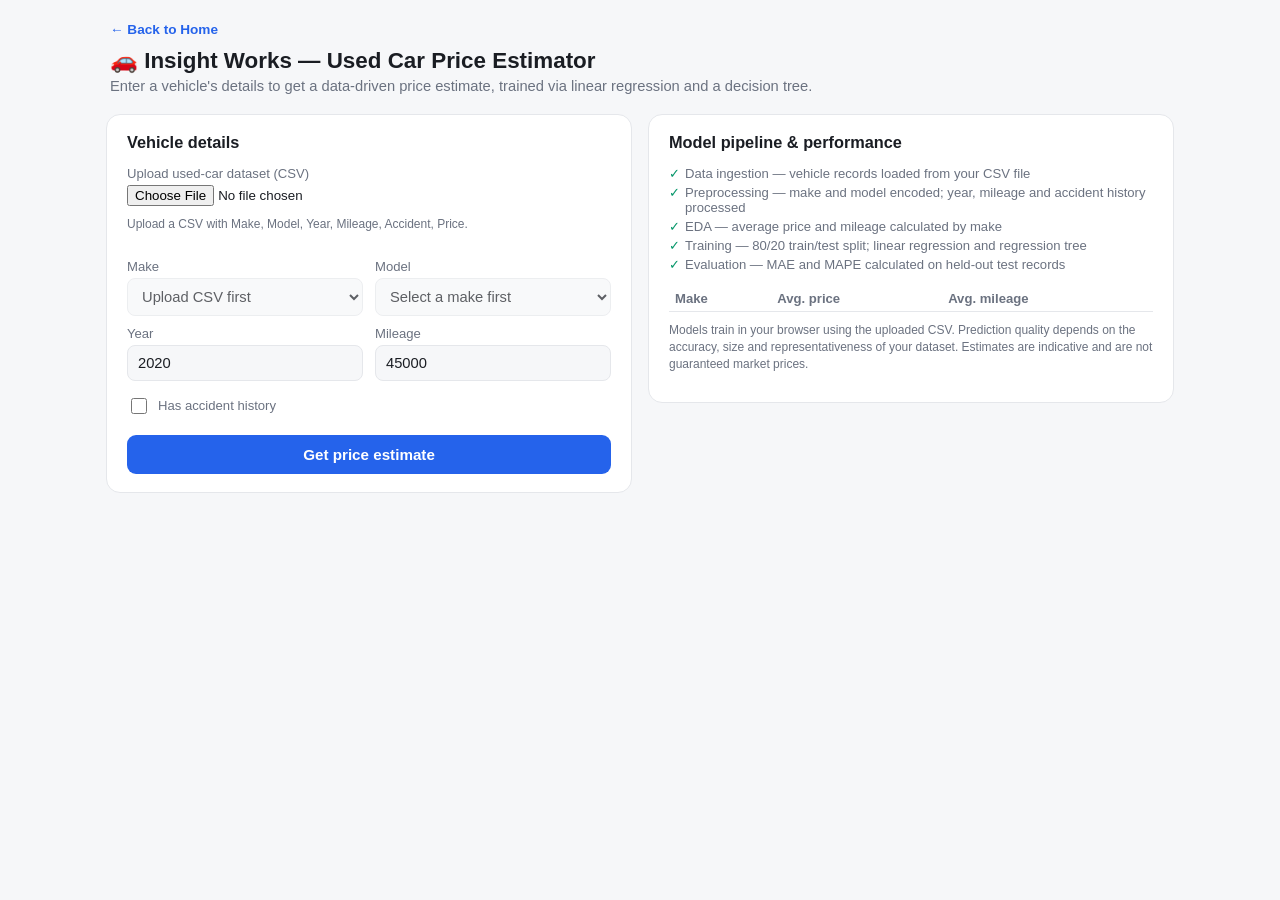
==== estimator.html @ 512b0cd4 "fix drop downs" ====
<!DOCTYPE html>
<html lang="en">
<head>
<meta charset="UTF-8">
<meta name="viewport" content="width=device-width, initial-scale=1, viewport-fit=cover">
<title>Insight Works — Used Car Price Estimator</title>
<style>
:root{
  --bg:#f6f7f9; --card:#ffffff; --text:#1a1d23; --muted:#6b7280;
  --accent:#2563eb; --accent2:#0891b2; --border:#e5e7eb; --good:#059669; --bad:#dc2626;
  box-sizing:border-box;
  padding-top:env(safe-area-inset-top,0px); padding-bottom:env(safe-area-inset-bottom,0px);
}
@media (prefers-color-scheme: dark){
  :root:not([data-theme="light"]){
    --bg:#0f1216; --card:#171b21; --text:#e8eaed; --muted:#9aa1ac;
    --accent:#5b8def; --accent2:#22b8cf; --border:#2a2f37;
  }
}
:root[data-theme="dark"]{
  --bg:#0f1216; --card:#171b21; --text:#e8eaed; --muted:#9aa1ac;
  --accent:#5b8def; --accent2:#22b8cf; --border:#2a2f37;
}
html{scroll-padding-top:env(safe-area-inset-top,0px);}
*{box-sizing:border-box;}
body{margin:0;background:var(--bg);color:var(--text);font-family:-apple-system,BlinkMacSystemFont,"Segoe UI",Roboto,Helvetica,Arial,sans-serif;}
header{padding:20px 20px 8px;max-width:1100px;margin:0 auto;}
header h1{font-size:1.4rem;margin:0 0 4px;}
header p{color:var(--muted);margin:0;font-size:.92rem;}
.back{display:inline-block;margin-bottom:10px;font-size:.85rem;color:var(--accent);text-decoration:none;font-weight:600;}
.back:hover{text-decoration:underline;}
.wrap{max-width:1100px;margin:0 auto;padding:12px 16px 40px;display:grid;grid-template-columns:1fr;gap:16px;}
@media(min-width:860px){.wrap{grid-template-columns:1fr 1fr;align-items:start;}}
.card{background:var(--card);border:1px solid var(--border);border-radius:14px;padding:18px 20px;}
.card h2{font-size:1.02rem;margin:0 0 14px;}
label{display:block;font-size:.82rem;color:var(--muted);margin:10px 0 4px;}
select,input[type=number],input[type=text]{width:100%;padding:9px 10px;border-radius:8px;border:1px solid var(--border);background:var(--bg);color:var(--text);font-size:.92rem;}
.row2{display:grid;grid-template-columns:1fr 1fr;gap:12px;}
.checkbox{display:flex;align-items:center;gap:8px;margin-top:14px;}
.checkbox input{width:16px;height:16px;}
button{margin-top:18px;width:100%;padding:11px;border:none;border-radius:9px;background:var(--accent);color:#fff;font-size:.95rem;font-weight:600;cursor:pointer;}
button:hover{opacity:.92;}
.result{display:none;margin-top:16px;padding:16px;border-radius:10px;background:linear-gradient(135deg,var(--accent),var(--accent2));color:#fff;}
.result .price{font-size:1.9rem;font-weight:700;}
.result .range{opacity:.9;font-size:.85rem;margin-top:2px;}
.bars{margin-top:14px;}
.bar-row{display:flex;align-items:center;gap:8px;margin:6px 0;font-size:.8rem;color:var(--muted);}
.bar-track{flex:1;background:var(--border);border-radius:6px;height:10px;overflow:hidden;}
.bar-fill{height:100%;border-radius:6px;}
.metrics{display:grid;grid-template-columns:1fr 1fr;gap:10px;margin-top:6px;}
.metric{background:var(--bg);border:1px solid var(--border);border-radius:10px;padding:10px 12px;}
.metric .v{font-size:1.15rem;font-weight:700;}
.metric .l{font-size:.75rem;color:var(--muted);}
.step{font-size:.82rem;color:var(--muted);margin:4px 0;padding-left:16px;position:relative;}
.step::before{content:"✓";position:absolute;left:0;color:var(--good);}
table{width:100%;border-collapse:collapse;font-size:.82rem;margin-top:8px;}
th,td{text-align:left;padding:5px 6px;border-bottom:1px solid var(--border);}
th{color:var(--muted);font-weight:600;}
.note{font-size:.75rem;color:var(--muted);margin-top:10px;line-height:1.4;}
</style>
</head>
<body>
<header>
  <a class="back" href="index.html">&larr; Back to Home</a>
  <h1>🚗 Insight Works — Used Car Price Estimator</h1>
  <p>Enter a vehicle's details to get a data-driven price estimate, trained via linear regression and a decision tree.</p>
</header>
<div class="wrap">
  <div class="card">
  <h2>Vehicle details</h2>

  <div style="margin-bottom:16px;">
    <label for="csvFile">Upload used-car dataset (CSV)</label>
    <input type="file" id="csvFile" accept=".csv,text/csv">
    <p id="csvStatus" class="note">
      Upload a CSV with Make, Model, Year, Mileage, Accident, Price.
    </p>
  </div>

  <div class="row2">
    <div>
      <label for="make">Make</label>
      <select id="make" disabled>
        <option value="">Upload CSV first</option>
      </select>
    </div>

    <div>
      <label for="model">Model</label>
      <select id="model" disabled>
        <option value="">Select a make first</option>
      </select>
    </div>
  </div>

  <div class="row2">
    <div>
      <label for="year">Year</label>
      <input type="number" id="year" value="2020"
             min="1900" max="2027">
    </div>

    <div>
      <label for="mileage">Mileage</label>
      <input type="number" id="mileage" value="45000"
             min="0" max="1000000">
    </div>
  </div>

  <div class="checkbox">
    <input type="checkbox" id="accident">
    <label for="accident" style="margin:0;">
      Has accident history
    </label>
  </div>

  <button type="button" id="predictButton" disabled>
    Get price estimate
  </button>

  <div class="result" id="result">
    <div class="l" style="font-size:.8rem;opacity:.85;">
      Estimated market value
    </div>
    <div class="price" id="priceOut">—</div>
    <div class="range" id="rangeOut"></div>

    <div class="bars">
      <div class="bar-row">
        <span style="width:70px;">Linear</span>
        <div class="bar-track">
          <div class="bar-fill" id="barLin" style="background:#fff;"></div>
        </div>
      </div>

      <div class="bar-row">
        <span style="width:70px;">Dec. Tree</span>
        <div class="bar-track">
          <div class="bar-fill" id="barTree" style="background:#fff;"></div>
        </div>
      </div>
    </div>
  </div>
</div>

  <div class="card">
    <h2>Model pipeline &amp; performance</h2>
    <div class="step">Data ingestion — vehicle records loaded from your CSV file</div>
    <div class="step">Preprocessing — make and model encoded; year, mileage and accident history processed</div>
    <div class="step">EDA — average price and mileage calculated by make</div>
    <div class="step">Training — 80/20 train/test split; linear regression and regression tree</div>
    <div class="step">Evaluation — MAE and MAPE calculated on held-out test records</div>

    <div class="metrics" id="metricsBox"></div>

    <table id="edaTable"><thead><tr><th>Make</th><th>Avg. price</th><th>Avg. mileage</th></tr></thead><tbody></tbody></table>

    <p class="note"> Models train in your browser using the uploaded CSV. Prediction quality depends on the accuracy, size and representativeness of your dataset. Estimates are indicative and are not guaranteed market prices. </p>
  </div>

</div>

<script>
const CUR_YEAR = new Date().getFullYear();
const $ = id => document.getElementById(id);

let DATA = [];
let makeNames = [];
let modelNames = [];
let featureMeans = [];
let featureScales = [];
let linW = [];
let tree = null;
let linEval = { mae: 0, mape: 0 };
let treeEval = { mae: 0, mape: 0 };

// Parse CSV, including quoted values and commas inside quotes.
function parseCSV(text) {
  const rows = [];
  let row = [], cell = "", quoted = false;

  text = text.replace(/^\uFEFF/, "");

  for (let i = 0; i < text.length; i++) {
    const c = text[i];

    if (quoted) {
      if (c === '"' && text[i + 1] === '"') {
        cell += '"';
        i++;
      } else if (c === '"') {
        quoted = false;
      } else {
        cell += c;
      }
    } else if (c === '"' && cell === "") {
      quoted = true;
    } else if (c === ",") {
      row.push(cell.trim());
      cell = "";
    } else if (c === "\n" || c === "\r") {
      if (c === "\r" && text[i + 1] === "\n") i++;
      row.push(cell.trim());
      if (row.some(v => v !== "")) rows.push(row);
      row = [];
      cell = "";
    } else {
      cell += c;
    }
  }

  if (quoted) throw new Error("Unclosed quoted CSV field.");

  row.push(cell.trim());
  if (row.some(v => v !== "")) rows.push(row);

  if (rows.length < 2) {
    throw new Error("CSV contains no data records.");
  }

  const headers = rows.shift().map(h =>
    h.toLowerCase().trim().replace(/[\s_-]+/g, "")
  );

  const required = [
    "make", "model", "year", "mileage", "accident", "price"
  ];

  for (const key of required) {
    if (!headers.includes(key)) {
      throw new Error("Missing required column: " + key);
    }
  }

  let rejected = 0;

  const records = rows.map(values => {
    const obj = {};
    headers.forEach((h, i) => obj[h] = values[i] ?? "");

    const make = String(obj.make).trim();
    const model = String(obj.model).trim();
    const year = Number(obj.year);
    const mileage = Number(String(obj.mileage).replace(/,/g, ""));
    const price = Number(String(obj.price).replace(/[$,]/g, ""));

    const accidentText = String(obj.accident).trim().toLowerCase();

    const accident = ["yes", "true", "1", "y"].includes(accidentText)
      ? 1
      : ["no", "false", "0", "n"].includes(accidentText)
        ? 0
        : null;

    if (
      !make || !model ||
      !Number.isInteger(year) || year < 1900 ||
      year > CUR_YEAR + 1 ||
      !Number.isFinite(mileage) || mileage < 0 ||
      !Number.isFinite(price) || price <= 0 ||
      accident === null
    ) {
      rejected++;
      return null;
    }

    return { make, model, year, mileage, accident, price };
  }).filter(Boolean);

  return { records, rejected };
}

function meanOf(values) {
  return values.reduce((s, v) => s + v, 0) / values.length;
}

function variance(values) {
  const mean = meanOf(values);
  return meanOf(values.map(v => (v - mean) ** 2));
}

// One-hot encode make and model.
function prepareFeatures(data) {
  makeNames = [...new Set(data.map(r => r.make))].sort();
  modelNames = [...new Set(data.map(r => r.model))].sort();

  return data.map(r => [
    1,
    CUR_YEAR - r.year,
    r.mileage,
    r.accident,
    ...makeNames.map(v => r.make === v ? 1 : 0),
    ...modelNames.map(v => r.model === v ? 1 : 0)
  ]);
}

// Standardize numeric features using training data only.
function standardizeFit(X) {
  featureMeans = X[0].map((_, j) =>
    j === 0 || j >= 4 ? 0 : meanOf(X.map(r => r[j]))
  );

  featureScales = X[0].map((_, j) => {
    if (j === 0 || j >= 4) return 1;
    const m = featureMeans[j];
    return Math.sqrt(meanOf(X.map(r => (r[j] - m) ** 2))) || 1;
  });

  return X.map(standardizeApply);
}

function standardizeApply(x) {
  return x.map((v, j) =>
    j === 0 ? 1 : (v - featureMeans[j]) / featureScales[j]
  );
}

// Linear regression using ridge-regularized gradient descent.
function predictLinear(w, x) {
  return x.reduce((s, v, i) => s + v * w[i], 0);
}

function trainLinear(X, Y) {
  const w = Array(X[0].length).fill(0);
  const rate = 0.001;
  const lambda = 0.01;
  const iterations = 2500;

  for (let step = 0; step < iterations; step++) {
    const grad = Array(w.length).fill(0);

    for (let i = 0; i < X.length; i++) {
      const error = predictLinear(w, X[i]) - Y[i];

      for (let j = 0; j < w.length; j++) {
        grad[j] += error * X[i][j] / X.length;
      }
    }

    for (let j = 0; j < w.length; j++) {
      if (j !== 0) grad[j] += lambda * w[j];
      w[j] -= rate * grad[j];
    }
  }

  return w;
}

// Regression tree.
function buildTree(X, Y, depth = 0) {
  const value = meanOf(Y);

  if (depth >= 4 || Y.length < 10) {
    return { leaf: true, value };
  }

  let best = null;

  for (let f = 1; f < X[0].length; f++) {
    const vals = [...new Set(X.map(r => r[f]))].sort((a, b) => a - b);
    if (vals.length < 2) continue;

    // Limit thresholds to keep browser training manageable.
    const count = Math.min(30, vals.length - 1);

    for (let k = 1; k <= count; k++) {
      const index = Math.floor(k * (vals.length - 1) / (count + 1));
      const threshold = (vals[index] + vals[index + 1]) / 2;

      const left = [], right = [];

      for (let i = 0; i < X.length; i++) {
        (X[i][f] <= threshold ? left : right).push(Y[i]);
      }

      if (left.length < 5 || right.length < 5) continue;

      const score =
        left.length * variance(left) +
        right.length * variance(right);

      if (!best || score < best.score) {
        best = { f, threshold, score };
      }
    }
  }

  if (!best) return { leaf: true, value };

  const LX = [], LY = [], RX = [], RY = [];

  X.forEach((x, i) => {
    if (x[best.f] <= best.threshold) {
      LX.push(x); LY.push(Y[i]);
    } else {
      RX.push(x); RY.push(Y[i]);
    }
  });

  return {
    leaf: false,
    f: best.f,
    threshold: best.threshold,
    left: buildTree(LX, LY, depth + 1),
    right: buildTree(RX, RY, depth + 1)
  };
}

function predictTree(node, x) {
  while (!node.leaf) {
    node = x[node.f] <= node.threshold ? node.left : node.right;
  }
  return node.value;
}

function evaluate(X, Y, fn) {
  let ae = 0, ape = 0;

  X.forEach((x, i) => {
    const p = fn(x);
    ae += Math.abs(p - Y[i]);
    ape += Math.abs(p - Y[i]) / Y[i];
  });

  return {
    mae: ae / Y.length,
    mape: ape / Y.length * 100
  };
}

function escapeHTML(value) {
  return String(value).replace(/[&<>"']/g, c => ({
    "&": "&amp;", "<": "&lt;", ">": "&gt;",
    '"': "&quot;", "'": "&#39;"
  })[c]);
}

function money(value) {
  return "$" + Math.round(value).toLocaleString("en-US");
}

// Populate make/model dropdowns from the uploaded CSV.
function populateMakes() {
  const makeSelect = $("make");

  makeSelect.innerHTML = "";

  if (makeNames.length === 0) {
    makeSelect.innerHTML =
      '<option value="">No makes found</option>';
    makeSelect.disabled = true;
    $("model").disabled = true;
    return;
  }

  makeSelect.innerHTML = makeNames.map(v =>
    `<option value="${escapeHTML(v)}">${escapeHTML(v)}</option>`
  ).join("");

  makeSelect.disabled = false;
  populateModels();
}

function populateModels() {
  const make = $("make").value;

  const models = [...new Set(
    DATA
      .filter(r => r.make === make)
      .map(r => r.model)
  )].sort();

  const modelSelect = $("model");
  modelSelect.innerHTML = "";

  if (models.length === 0) {
    modelSelect.innerHTML =
      '<option value="">No models found</option>';
    modelSelect.disabled = true;
    return;
  }

  modelSelect.innerHTML = models.map(v =>
    `<option value="${escapeHTML(v)}">${escapeHTML(v)}</option>`
  ).join("");

  modelSelect.disabled = false;
}

// Display model performance.
function renderMetrics() {
  $("metricsBox").innerHTML = `
    <div class="metric"><div class="v">${money(linEval.mae)}</div><div class="l">Linear MAE</div></div>
    <div class="metric"><div class="v">${linEval.mape.toFixed(1)}%</div><div class="l">Linear MAPE</div></div>
    <div class="metric"><div class="v">${money(treeEval.mae)}</div><div class="l">Tree MAE</div></div>
    <div class="metric"><div class="v">${treeEval.mape.toFixed(1)}%</div><div class="l">Tree MAPE</div></div>
  `;
}

// Average price and mileage by make.
function renderEDA() {
  const groups = {};

  DATA.forEach(r => (groups[r.make] ||= []).push(r));

  $("edaTable").querySelector("tbody").innerHTML =
    Object.entries(groups).map(([make, rows]) => `
      <tr>
        <td>${escapeHTML(make)}</td>
        <td>${money(meanOf(rows.map(r => r.price)))}</td>
        <td>${Math.round(meanOf(rows.map(r => r.mileage))).toLocaleString("en-US")} mi</td>
      </tr>
    `).join("");
}

// Train both models with an 80/20 random split.
function trainModels() {
  if (DATA.length < 30) {
    throw new Error("Please upload at least 30 valid vehicle records.");
  }

  const Xraw = prepareFeatures(DATA);
  const Y = DATA.map(r => r.price);

  const ids = DATA.map((_, i) => i);

  for (let i = ids.length - 1; i > 0; i--) {
    const j = Math.floor(Math.random() * (i + 1));
    [ids[i], ids[j]] = [ids[j], ids[i]];
  }

  const cut = Math.floor(ids.length * 0.8);
  const trainIds = ids.slice(0, cut);
  const testIds = ids.slice(cut);

  const XtrRaw = trainIds.map(i => Xraw[i]);
  const Ytr = trainIds.map(i => Y[i]);
  const XteRaw = testIds.map(i => Xraw[i]);
  const Yte = testIds.map(i => Y[i]);

  const Xtr = standardizeFit(XtrRaw);
  const Xte = XteRaw.map(standardizeApply);

  linW = trainLinear(Xtr, Ytr);
  tree = buildTree(XtrRaw, Ytr);

  linEval = evaluate(Xte, Yte, x => predictLinear(linW, x));
  treeEval = evaluate(XteRaw, Yte, x => predictTree(tree, x));

  renderMetrics();
  renderEDA();
  populateMakes();
}

// Load CSV file.
$("csvFile").addEventListener("change", async event => {
  const file = event.target.files[0];
  if (!file) return;

  DATA = [];
  makeNames = [];
  modelNames = [];
  linW = [];
  tree = null;

  $("make").innerHTML =
    '<option value="">Upload a valid CSV first</option>';
  $("make").disabled = true;

  $("model").innerHTML =
    '<option value="">Select a make first</option>';
  $("model").disabled = true;

  $("metricsBox").innerHTML = "";
  $("edaTable").querySelector("tbody").innerHTML = "";

  status.className = "note";
  status.textContent = "CSV error: " + error.message;
  $("predictButton").disabled = true;

  try {
    const parsed = parseCSV(await file.text());
    DATA = parsed.records;

    if (!DATA.length) {
      throw new Error("No valid vehicle records found.");
    }

    trainModels();

    status.className = "note";
    status.textContent =
      `Loaded ${DATA.length} valid records from ${file.name}.` +
      (parsed.rejected
        ? ` Skipped ${parsed.rejected} invalid rows.`
        : "");

    $("predictButton").disabled = false;
  } catch (error) {
    DATA = [];
    linW = [];
    tree = null;

    status.className = "note";
    status.textContent = "CSV error: " + error.message;
  }
});

$("make").addEventListener("change", populateModels);

// Predict the price for the entered vehicle.
function predict() {
  if (!DATA.length || !tree || !linW.length) {
    alert("Please upload a valid CSV first.");
    return;
  }

  const make = $("make").value;
  const model = $("model").value;
  const year = Number($("year").value);
  const mileage = Number($("mileage").value);
  const accident = $("accident").checked ? 1 : 0;

  if (
    !make || !model ||
    !Number.isInteger(year) ||
    year < 1900 || year > CUR_YEAR + 1 ||
    !Number.isFinite(mileage) ||
    mileage < 0 || mileage > 1000000
  ) {
    alert("Please enter valid vehicle details.");
    return;
  }

  const x = [
    1,
    CUR_YEAR - year,
    mileage,
    accident,
    ...makeNames.map(v => make === v ? 1 : 0),
    ...modelNames.map(v => model === v ? 1 : 0)
  ];

  const pLin = Math.max(
    0, predictLinear(linW, standardizeApply(x))
  );

  const pTree = Math.max(0, predictTree(tree, x));
  const blended = (pLin + pTree) / 2;

  const lo = Math.max(
    0, Math.min(pLin, pTree) - linEval.mae * 0.5
  );

  const hi = Math.max(pLin, pTree) + linEval.mae * 0.5;

  $("priceOut").textContent = money(blended);
  $("rangeOut").textContent =
    `Indicative range: ${money(lo)} – ${money(hi)}`;

  const maxBar = Math.max(pLin, pTree, 1);

  $("barLin").style.width = (pLin / maxBar * 100) + "%";
  $("barTree").style.width = (pTree / maxBar * 100) + "%";

  $("result").style.display = "block";
}

$("predictButton").addEventListener("click", predict);
$("predictButton").disabled = true;
</script>
</body>
</html>
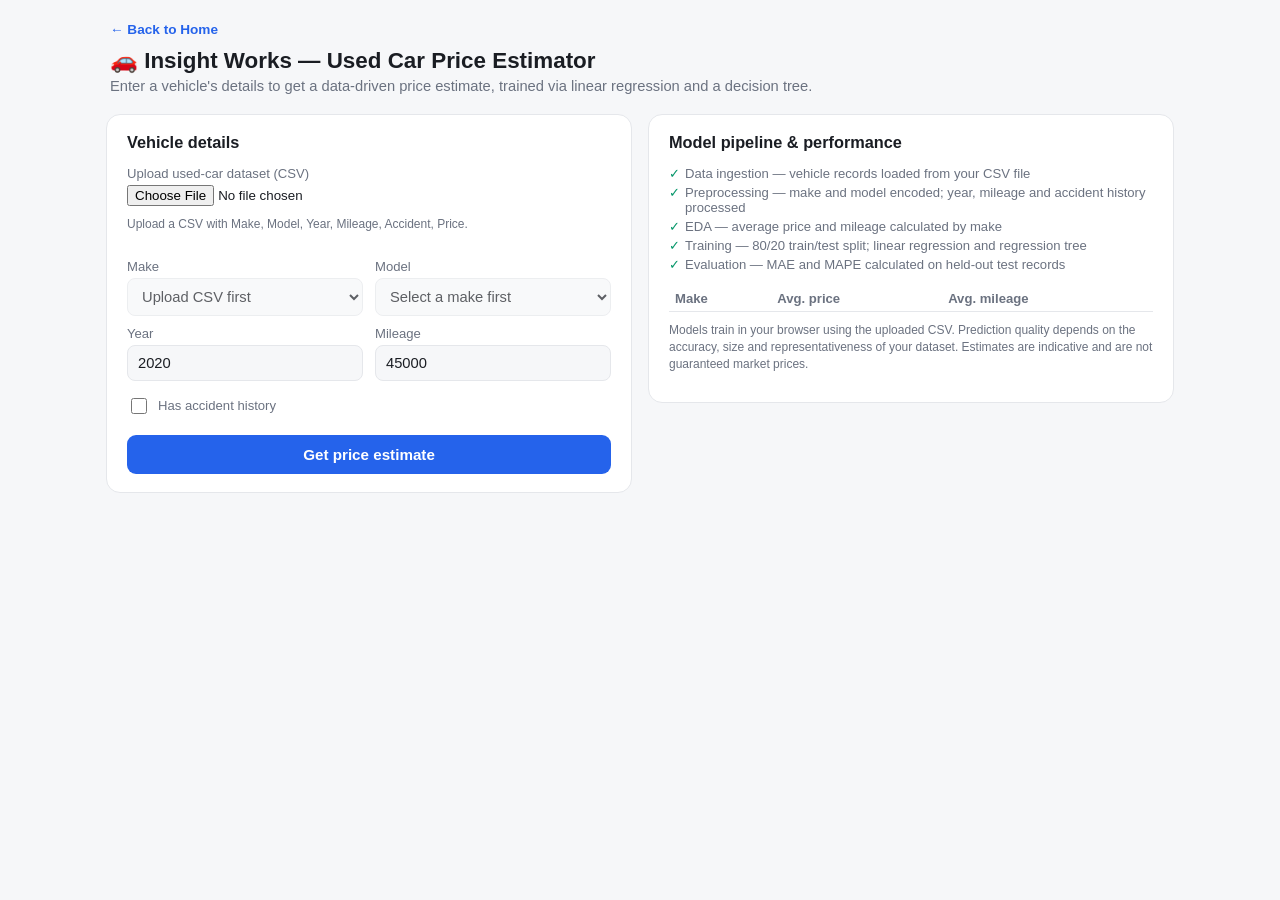
==== commit 57af954c: "test" ====
--- a/estimator.html
+++ b/estimator.html
@@ -554,6 +554,7 @@
 
 // Load CSV file.
 $("csvFile").addEventListener("change", async event => {
+    alert("CSV upload event fired!");
   const file = event.target.files[0];
   if (!file) return;
 
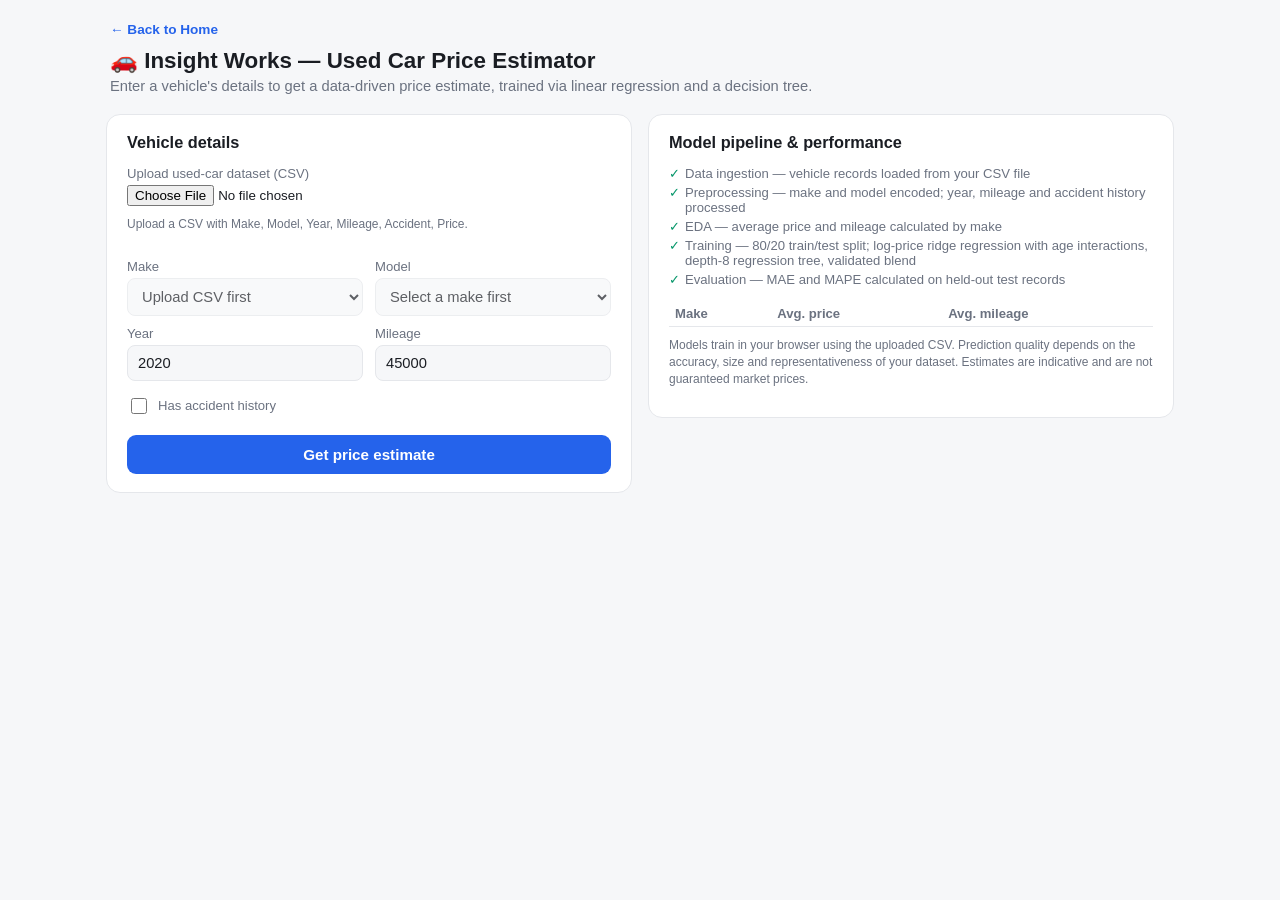
==== commit 4f565015: "Add files via upload" ====
--- a/estimator.html
+++ b/estimator.html
@@ -148,7 +148,7 @@
     <div class="step">Data ingestion — vehicle records loaded from your CSV file</div>
     <div class="step">Preprocessing — make and model encoded; year, mileage and accident history processed</div>
     <div class="step">EDA — average price and mileage calculated by make</div>
-    <div class="step">Training — 80/20 train/test split; linear regression and regression tree</div>
+    <div class="step">Training — 80/20 train/test split; log-price ridge regression with age interactions, depth-8 regression tree, validated blend</div>
     <div class="step">Evaluation — MAE and MAPE calculated on held-out test records</div>
 
     <div class="metrics" id="metricsBox"></div>
@@ -238,8 +238,8 @@
     const obj = {};
     headers.forEach((h, i) => obj[h] = values[i] ?? "");
 
-    const make = String(obj.make).trim();
-    const model = String(obj.model).trim();
+    const make = String(obj.make).trim().toUpperCase();
+    const model = String(obj.model).trim().toUpperCase();
     const year = Number(obj.year);
     const mileage = Number(String(obj.mileage).replace(/,/g, ""));
     const price = Number(String(obj.price).replace(/[$,]/g, ""));
@@ -279,153 +279,174 @@
   return meanOf(values.map(v => (v - mean) ** 2));
 }
 
-// One-hot encode make and model.
-function prepareFeatures(data) {
-  makeNames = [...new Set(data.map(r => r.make))].sort();
-  modelNames = [...new Set(data.map(r => r.model))].sort();
-
-  return data.map(r => [
-    1,
-    CUR_YEAR - r.year,
-    r.mileage,
-    r.accident,
-    ...makeNames.map(v => r.make === v ? 1 : 0),
-    ...modelNames.map(v => r.model === v ? 1 : 0)
-  ]);
-}
-
-// Standardize numeric features using training data only.
-function standardizeFit(X) {
-  featureMeans = X[0].map((_, j) =>
-    j === 0 || j >= 4 ? 0 : meanOf(X.map(r => r[j]))
-  );
-
-  featureScales = X[0].map((_, j) => {
-    if (j === 0 || j >= 4) return 1;
-    const m = featureMeans[j];
-    return Math.sqrt(meanOf(X.map(r => (r[j] - m) ** 2))) || 1;
-  });
-
-  return X.map(standardizeApply);
-}
-
-function standardizeApply(x) {
-  return x.map((v, j) =>
-    j === 0 ? 1 : (v - featureMeans[j]) / featureScales[j]
-  );
-}
-
-// Linear regression using ridge-regularized gradient descent.
-function predictLinear(w, x) {
-  return x.reduce((s, v, i) => s + v * w[i], 0);
-}
-
-function trainLinear(X, Y) {
-  const w = Array(X[0].length).fill(0);
-  const rate = 0.001;
-  const lambda = 0.01;
-  const iterations = 2500;
-
-  for (let step = 0; step < iterations; step++) {
-    const grad = Array(w.length).fill(0);
-
-    for (let i = 0; i < X.length; i++) {
-      const error = predictLinear(w, X[i]) - Y[i];
-
-      for (let j = 0; j < w.length; j++) {
-        grad[j] += error * X[i][j] / X.length;
+// ---------- Features ----------
+// Step 1: a small depreciation model (age, mileage, accident). Step 2: make / base-model / trim are
+// encoded as shrunken mean RESIDUALS of that model (hierarchical: trim -> base model -> make).
+// For training rows, encodings come from other folds only, so rows never see their own price.
+const baseModelOf = r => String(r.model).split(/\s+/)[0];
+function baseX(r) {
+  const age = Math.max(CUR_YEAR - r.year, 0);
+  return [1, age, age * age / 100, Math.log1p(r.mileage), r.accident];
+}
+
+function fitEncoders(rows) {
+  const y = rows.map(r => Math.log(r.price));
+  const bw = trainLinear(rows.map(baseX), y, 1);
+  const res = rows.map((r, i) => y[i] - predictLinear(bw, baseX(r)));
+  const agg = (keyFn, priorFn, k) => {
+    const g = {};
+    rows.forEach((r, i) => { const o = g[keyFn(r)] ||= { s: 0, n: 0, r }; o.s += res[i]; o.n++; });
+    const out = {};
+    for (const id in g) out[id] = (g[id].s + k * priorFn(g[id].r)) / (g[id].n + k);
+    return out;
+  };
+  const make = agg(r => r.make, () => 0, 3);
+  const base = agg(r => r.make + "|" + baseModelOf(r), r => make[r.make], 2);
+  const model = agg(r => r.make + "|" + r.model, r => base[r.make + "|" + baseModelOf(r)], 1);
+  return { bw, make, base, model };
+}
+
+function featurize(r, e) {
+  const bx = baseX(r), age = bx[1];
+  const mk = e.make[r.make] ?? 0;
+  const bm = e.base[r.make + "|" + baseModelOf(r)] ?? mk;
+  const md = e.model[r.make + "|" + r.model] ?? bm;
+  return [1, age, Math.sqrt(age), age * age / 100, bx[3], r.mileage / 1e5,
+          r.mileage / (age + 1) / 1e4, r.accident, r.accident * age,
+          predictLinear(e.bw, bx), mk, bm, md, md * age, mk * age, md * bx[3]];
+}
+
+// ---------- Ridge regression (closed form, on log price) ----------
+function solve(A, b) {
+  const n = b.length;
+  for (let i = 0; i < n; i++) {
+    let m = i;
+    for (let r = i + 1; r < n; r++) if (Math.abs(A[r][i]) > Math.abs(A[m][i])) m = r;
+    [A[i], A[m]] = [A[m], A[i]]; [b[i], b[m]] = [b[m], b[i]];
+    for (let r = i + 1; r < n; r++) {
+      const f = A[r][i] / A[i][i];
+      for (let c = i; c < n; c++) A[r][c] -= f * A[i][c];
+      b[r] -= f * b[i];
+    }
+  }
+  const x = Array(n).fill(0);
+  for (let i = n - 1; i >= 0; i--) {
+    let t = b[i];
+    for (let c = i + 1; c < n; c++) t -= A[i][c] * x[c];
+    x[i] = t / A[i][i];
+  }
+  return x;
+}
+
+function predictLinear(w, x) { return x.reduce((s, v, i) => s + v * w[i], 0); }
+
+function trainLinear(X, Y, lambda = 1) {
+  const p = X[0].length;
+  const A = Array.from({ length: p }, () => Array(p).fill(0));
+  const b = Array(p).fill(0);
+  for (let i = 0; i < X.length; i++) {
+    const x = X[i];
+    for (let j = 0; j < p; j++) {
+      b[j] += x[j] * Y[i];
+      for (let k = j; k < p; k++) A[j][k] += x[j] * x[k];
+    }
+  }
+  for (let j = 0; j < p; j++) {
+    for (let k = 0; k < j; k++) A[j][k] = A[k][j];
+    if (j > 0) A[j][j] += lambda;
+  }
+  return solve(A, b);
+}
+
+// ---------- Regression tree (exact splits via sorted prefix sums, log price) ----------
+function buildTree(X, Y, depth = 0, maxDepth = 8, minLeaf = 20) {
+  const n = Y.length, total = Y.reduce((s, v) => s + v, 0);
+  const value = total / n;
+  if (depth >= maxDepth || n < 2 * minLeaf) return { leaf: true, value };
+
+  let best = null;
+  for (let f = 1; f < X[0].length; f++) {
+    const idx = Array.from({ length: n }, (_, i) => i).sort((a, c) => X[a][f] - X[c][f]);
+    let sl = 0;
+    for (let k = 0; k < n - 1; k++) {
+      sl += Y[idx[k]];
+      const nl = k + 1, nr = n - nl;
+      if (nl < minLeaf || nr < minLeaf || X[idx[k]][f] === X[idx[k + 1]][f]) continue;
+      const sr = total - sl;
+      const gain = sl * sl / nl + sr * sr / nr;   // maximize => minimize SSE
+      if (!best || gain > best.gain) {
+        best = { f, gain, threshold: (X[idx[k]][f] + X[idx[k + 1]][f]) / 2 };
       }
     }
-
-    for (let j = 0; j < w.length; j++) {
-      if (j !== 0) grad[j] += lambda * w[j];
-      w[j] -= rate * grad[j];
-    }
-  }
-
-  return w;
-}
-
-// Regression tree.
-function buildTree(X, Y, depth = 0) {
-  const value = meanOf(Y);
-
-  if (depth >= 4 || Y.length < 10) {
-    return { leaf: true, value };
-  }
-
-  let best = null;
-
-  for (let f = 1; f < X[0].length; f++) {
-    const vals = [...new Set(X.map(r => r[f]))].sort((a, b) => a - b);
-    if (vals.length < 2) continue;
-
-    // Limit thresholds to keep browser training manageable.
-    const count = Math.min(30, vals.length - 1);
-
-    for (let k = 1; k <= count; k++) {
-      const index = Math.floor(k * (vals.length - 1) / (count + 1));
-      const threshold = (vals[index] + vals[index + 1]) / 2;
-
-      const left = [], right = [];
-
-      for (let i = 0; i < X.length; i++) {
-        (X[i][f] <= threshold ? left : right).push(Y[i]);
-      }
-
-      if (left.length < 5 || right.length < 5) continue;
-
-      const score =
-        left.length * variance(left) +
-        right.length * variance(right);
-
-      if (!best || score < best.score) {
-        best = { f, threshold, score };
-      }
-    }
-  }
-
+  }
   if (!best) return { leaf: true, value };
 
   const LX = [], LY = [], RX = [], RY = [];
-
   X.forEach((x, i) => {
-    if (x[best.f] <= best.threshold) {
-      LX.push(x); LY.push(Y[i]);
-    } else {
-      RX.push(x); RY.push(Y[i]);
-    }
+    if (x[best.f] <= best.threshold) { LX.push(x); LY.push(Y[i]); }
+    else { RX.push(x); RY.push(Y[i]); }
   });
-
-  return {
-    leaf: false,
-    f: best.f,
-    threshold: best.threshold,
-    left: buildTree(LX, LY, depth + 1),
-    right: buildTree(RX, RY, depth + 1)
-  };
+  return { leaf: false, f: best.f, threshold: best.threshold,
+           left: buildTree(LX, LY, depth + 1, maxDepth, minLeaf),
+           right: buildTree(RX, RY, depth + 1, maxDepth, minLeaf) };
 }
 
 function predictTree(node, x) {
-  while (!node.leaf) {
-    node = x[node.f] <= node.threshold ? node.left : node.right;
-  }
+  while (!node.leaf) node = x[node.f] <= node.threshold ? node.left : node.right;
   return node.value;
 }
 
 function evaluate(X, Y, fn) {
   let ae = 0, ape = 0;
-
   X.forEach((x, i) => {
     const p = fn(x);
     ae += Math.abs(p - Y[i]);
     ape += Math.abs(p - Y[i]) / Y[i];
   });
-
-  return {
-    mae: ae / Y.length,
-    mape: ape / Y.length * 100
-  };
+  return { mae: ae / Y.length, mape: ape / Y.length * 100 };
+}
+
+// ---------- Fit / predict wrapper ----------
+let M = null;           // fitted model bundle
+let blendW = 0.5;       // weight on linear model in the blend
+let blendEval = { mae: 0, mape: 0 };
+
+function fitAll(rows) {
+  const K = 5;
+  const encs = Array.from({ length: K }, (_, k) => fitEncoders(rows.filter((_, i) => i % K !== k)));
+  const enc = fitEncoders(rows);
+  const Xraw = rows.map((r, i) => featurize(r, encs[i % K]));
+  const Ylog = rows.map(r => Math.log(r.price));
+  const p = Xraw[0].length;
+  const mu = Array(p).fill(0), sd = Array(p).fill(1);
+  for (let j = 1; j < p; j++) {
+    mu[j] = meanOf(Xraw.map(r => r[j]));
+    sd[j] = Math.sqrt(meanOf(Xraw.map(r => (r[j] - mu[j]) ** 2))) || 1;
+  }
+  const std = x => x.map((v, j) => j === 0 ? 1 : (v - mu[j]) / sd[j]);
+  const Xs = Xraw.map(std);
+
+  // Robust pass: drop training rows with extreme residuals (typos, mismatched make/model, exotics).
+  const w0 = trainLinear(Xs, Ylog);
+  const res = Xs.map((x, i) => Ylog[i] - predictLinear(w0, x));
+  const sorted = res.map(Math.abs).sort((a, b) => a - b);
+  const cutoff = 3 * 1.4826 * sorted[Math.floor(sorted.length / 2)];
+  const keep = res.map((r, i) => Math.abs(r) <= cutoff ? i : -1).filter(i => i >= 0);
+
+  const prices = rows.map(r => r.price).sort((a, b) => a - b);
+  const q = f => prices[Math.floor(f * (prices.length - 1))];
+  return { enc, mu, sd, std,
+           w: trainLinear(keep.map(i => Xs[i]), keep.map(i => Ylog[i])),
+           tree: buildTree(keep.map(i => Xraw[i]), keep.map(i => Ylog[i]), 0, 6, 10),
+           lo: q(0.005) * 0.7, hi: q(0.995) * 1.3 };
+}
+
+function predictAll(m, r, wLin = blendW) {
+  const x = featurize(r, m.enc);
+  const clamp = v => Math.min(m.hi, Math.max(m.lo, Math.exp(v)));
+  const lin = clamp(predictLinear(m.w, m.std(x)));
+  const tr = clamp(predictTree(m.tree, x));
+  return { lin, tree: tr, blend: Math.exp(wLin * Math.log(lin) + (1 - wLin) * Math.log(tr)) };
 }
 
 function escapeHTML(value) {
@@ -462,27 +483,41 @@
 }
 
 function populateModels() {
-  const make = $("make").value;
-
-  const models = [...new Set(
-    DATA
-      .filter(r => r.make === make)
-      .map(r => r.model)
-  )].sort();
-
+  const makeSelect = $("make");
   const modelSelect = $("model");
-  modelSelect.innerHTML = "";
-
-  if (models.length === 0) {
-    modelSelect.innerHTML =
-      '<option value="">No models found</option>';
+
+  const selectedMake = makeSelect.value.trim().toUpperCase();
+
+  // Always reset the model dropdown
+  modelSelect.replaceChildren();
+
+  if (!selectedMake) {
+    modelSelect.add(new Option("Select a make first", ""));
     modelSelect.disabled = true;
     return;
   }
 
-  modelSelect.innerHTML = models.map(v =>
-    `<option value="${escapeHTML(v)}">${escapeHTML(v)}</option>`
-  ).join("");
+  // Match the selected make against the uploaded dataset
+  const matchingRecords = DATA.filter(record =>
+    record.make.trim().toUpperCase() === selectedMake
+  );
+
+  // Extract only models associated with that make
+  const models = [...new Set(
+    matchingRecords.map(record => record.model.trim())
+  )].sort();
+
+  if (models.length === 0) {
+    modelSelect.add(new Option("No models found", ""));
+    modelSelect.disabled = true;
+    return;
+  }
+
+  modelSelect.add(new Option("Select a model", ""));
+
+  models.forEach(model => {
+    modelSelect.add(new Option(model, model));
+  });
 
   modelSelect.disabled = false;
 }
@@ -494,6 +529,8 @@
     <div class="metric"><div class="v">${linEval.mape.toFixed(1)}%</div><div class="l">Linear MAPE</div></div>
     <div class="metric"><div class="v">${money(treeEval.mae)}</div><div class="l">Tree MAE</div></div>
     <div class="metric"><div class="v">${treeEval.mape.toFixed(1)}%</div><div class="l">Tree MAPE</div></div>
+    <div class="metric"><div class="v">${money(blendEval.mae)}</div><div class="l">Blend MAE</div></div>
+    <div class="metric"><div class="v">${blendEval.mape.toFixed(1)}%</div><div class="l">Blend MAPE</div></div>
   `;
 }
 
@@ -513,40 +550,43 @@
     `).join("");
 }
 
-// Train both models with an 80/20 random split.
+// Train with a reproducible 80/20 split; blend weight is chosen on a validation slice of the training set.
 function trainModels() {
-  if (DATA.length < 30) {
-    throw new Error("Please upload at least 30 valid vehicle records.");
-  }
-
-  const Xraw = prepareFeatures(DATA);
-  const Y = DATA.map(r => r.price);
-
+  if (DATA.length < 30) throw new Error("Please upload at least 30 valid vehicle records.");
+
+  let seed = 42;
+  const rand = () => (seed = (seed * 1664525 + 1013904223) >>> 0) / 4294967296;
   const ids = DATA.map((_, i) => i);
-
   for (let i = ids.length - 1; i > 0; i--) {
-    const j = Math.floor(Math.random() * (i + 1));
+    const j = Math.floor(rand() * (i + 1));
     [ids[i], ids[j]] = [ids[j], ids[i]];
   }
-
   const cut = Math.floor(ids.length * 0.8);
-  const trainIds = ids.slice(0, cut);
-  const testIds = ids.slice(cut);
-
-  const XtrRaw = trainIds.map(i => Xraw[i]);
-  const Ytr = trainIds.map(i => Y[i]);
-  const XteRaw = testIds.map(i => Xraw[i]);
-  const Yte = testIds.map(i => Y[i]);
-
-  const Xtr = standardizeFit(XtrRaw);
-  const Xte = XteRaw.map(standardizeApply);
-
-  linW = trainLinear(Xtr, Ytr);
-  tree = buildTree(XtrRaw, Ytr);
-
-  linEval = evaluate(Xte, Yte, x => predictLinear(linW, x));
-  treeEval = evaluate(XteRaw, Yte, x => predictTree(tree, x));
-
+  const train = ids.slice(0, cut).map(i => DATA[i]);
+  const test = ids.slice(cut).map(i => DATA[i]);
+
+  // 1) pick blend weight on a validation slice
+  const vcut = Math.floor(train.length * 0.9);
+  const m0 = fitAll(train.slice(0, vcut));
+  const val = train.slice(vcut), Yval = val.map(r => r.price);
+  let bestW = 0.5, bestScore = Infinity;
+  for (let w = 0; w <= 1.0001; w += 0.1) {
+    const e = evaluate(val, Yval, r => predictAll(m0, r, w).blend);
+    const score = e.mape + e.mae / meanOf(Yval) * 100;
+    if (score < bestScore) { bestScore = score; bestW = w; }
+  }
+  blendW = bestW;
+
+  // 2) refit on the full training set and score on held-out test rows
+  M = fitAll(train);
+  linW = M.w; tree = M.tree;
+  const Yte = test.map(r => r.price);
+  linEval = evaluate(test, Yte, r => predictAll(M, r).lin);
+  treeEval = evaluate(test, Yte, r => predictAll(M, r).tree);
+  blendEval = evaluate(test, Yte, r => predictAll(M, r).blend);
+
+  makeNames = [...new Set(DATA.map(r => r.make))].sort();
+  modelNames = [...new Set(DATA.map(r => r.model))].sort();
   renderMetrics();
   renderEDA();
   populateMakes();
@@ -554,9 +594,10 @@
 
 // Load CSV file.
 $("csvFile").addEventListener("change", async event => {
-    alert("CSV upload event fired!");
   const file = event.target.files[0];
   if (!file) return;
+
+  const status = $("csvStatus");
 
   DATA = [];
   makeNames = [];
@@ -564,32 +605,46 @@
   linW = [];
   tree = null;
 
+  $("predictButton").disabled = true;
+  $("result").style.display = "none";
+  $("metricsBox").innerHTML = "";
+  $("edaTable").querySelector("tbody").innerHTML = "";
+
   $("make").innerHTML =
-    '<option value="">Upload a valid CSV first</option>';
+    '<option value="">Upload CSV first</option>';
   $("make").disabled = true;
 
   $("model").innerHTML =
     '<option value="">Select a make first</option>';
   $("model").disabled = true;
 
-  $("metricsBox").innerHTML = "";
-  $("edaTable").querySelector("tbody").innerHTML = "";
-
   status.className = "note";
-  status.textContent = "CSV error: " + error.message;
-  $("predictButton").disabled = true;
+  status.textContent = "Reading CSV file...";
 
   try {
-    const parsed = parseCSV(await file.text());
+    const csvText = await file.text();
+
+    status.textContent = "Parsing CSV...";
+
+    const parsed = parseCSV(csvText);
+
+    status.textContent =
+      `CSV parsed: ${parsed.records.length} valid records, ` +
+      `${parsed.rejected} rejected.`;
+
+    if (parsed.records.length < 30) {
+      throw new Error(
+        `Only ${parsed.records.length} valid records found. ` +
+        "At least 30 valid records are required."
+      );
+    }
+
     DATA = parsed.records;
 
-    if (!DATA.length) {
-      throw new Error("No valid vehicle records found.");
-    }
+    status.textContent = "Training models...";
 
     trainModels();
 
-    status.className = "note";
     status.textContent =
       `Loaded ${DATA.length} valid records from ${file.name}.` +
       (parsed.rejected
@@ -597,18 +652,33 @@
         : "");
 
     $("predictButton").disabled = false;
+
   } catch (error) {
     DATA = [];
+    makeNames = [];
+    modelNames = [];
     linW = [];
     tree = null;
 
+    $("make").innerHTML =
+      '<option value="">Upload CSV first</option>';
+    $("make").disabled = true;
+
+    $("model").innerHTML =
+      '<option value="">Select a make first</option>';
+    $("model").disabled = true;
+
+    $("predictButton").disabled = true;
+
     status.className = "note";
     status.textContent = "CSV error: " + error.message;
+
+    console.error("CSV upload or training failed:", error);
   }
 });
 
+// Keep this listener OUTSIDE the upload event.
 $("make").addEventListener("change", populateModels);
-
 // Predict the price for the entered vehicle.
 function predict() {
   if (!DATA.length || !tree || !linW.length) {
@@ -633,27 +703,11 @@
     return;
   }
 
-  const x = [
-    1,
-    CUR_YEAR - year,
-    mileage,
-    accident,
-    ...makeNames.map(v => make === v ? 1 : 0),
-    ...modelNames.map(v => model === v ? 1 : 0)
-  ];
-
-  const pLin = Math.max(
-    0, predictLinear(linW, standardizeApply(x))
-  );
-
-  const pTree = Math.max(0, predictTree(tree, x));
-  const blended = (pLin + pTree) / 2;
-
-  const lo = Math.max(
-    0, Math.min(pLin, pTree) - linEval.mae * 0.5
-  );
-
-  const hi = Math.max(pLin, pTree) + linEval.mae * 0.5;
+  const out = predictAll(M, { make, model, year, mileage, accident });
+  const pLin = out.lin, pTree = out.tree, blended = out.blend;
+  const pad = blendEval.mae * 0.5;
+  const lo = Math.max(0, blended - pad);
+  const hi = blended + pad;
 
   $("priceOut").textContent = money(blended);
   $("rangeOut").textContent =
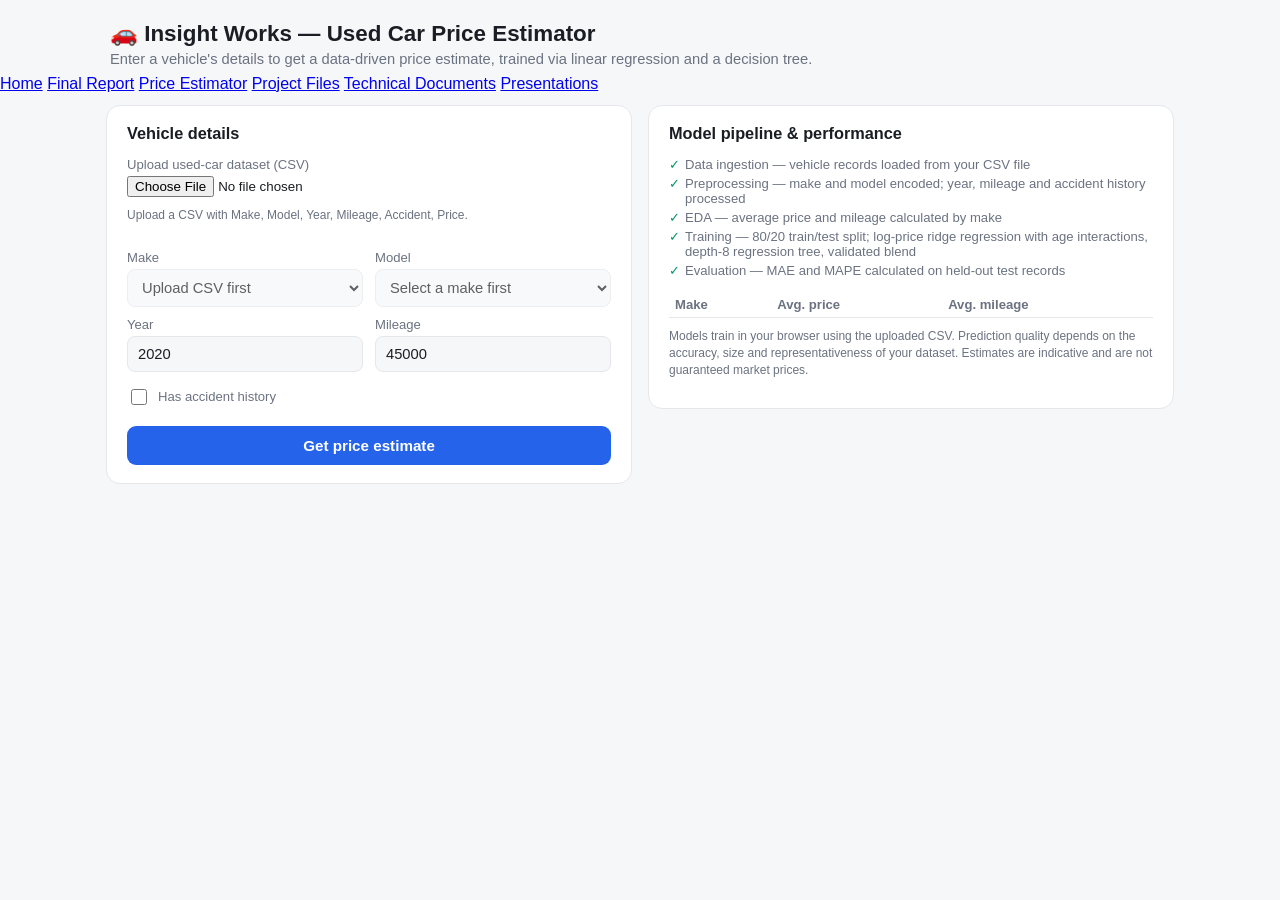
==== commit 946817ac: "Add navigation links to estimator.html" ====
--- a/estimator.html
+++ b/estimator.html
@@ -61,10 +61,19 @@
 </head>
 <body>
 <header>
-  <a class="back" href="index.html">&larr; Back to Home</a>
   <h1>🚗 Insight Works — Used Car Price Estimator</h1>
   <p>Enter a vehicle's details to get a data-driven price estimate, trained via linear regression and a decision tree.</p>
 </header>
+
+<nav>
+    <a href="index.html" class="active">Home</a>
+    <a href="report.html" class="active">Final Report</a>
+    <a href="estimator.html">Price Estimator</a>
+    <a href="project-files.html">Project Files</a>
+    <a href="technical-docs.html">Technical Documents</a>
+    <a href="presentations.html">Presentations</a>
+</nav>
+  
 <div class="wrap">
   <div class="card">
   <h2>Vehicle details</h2>
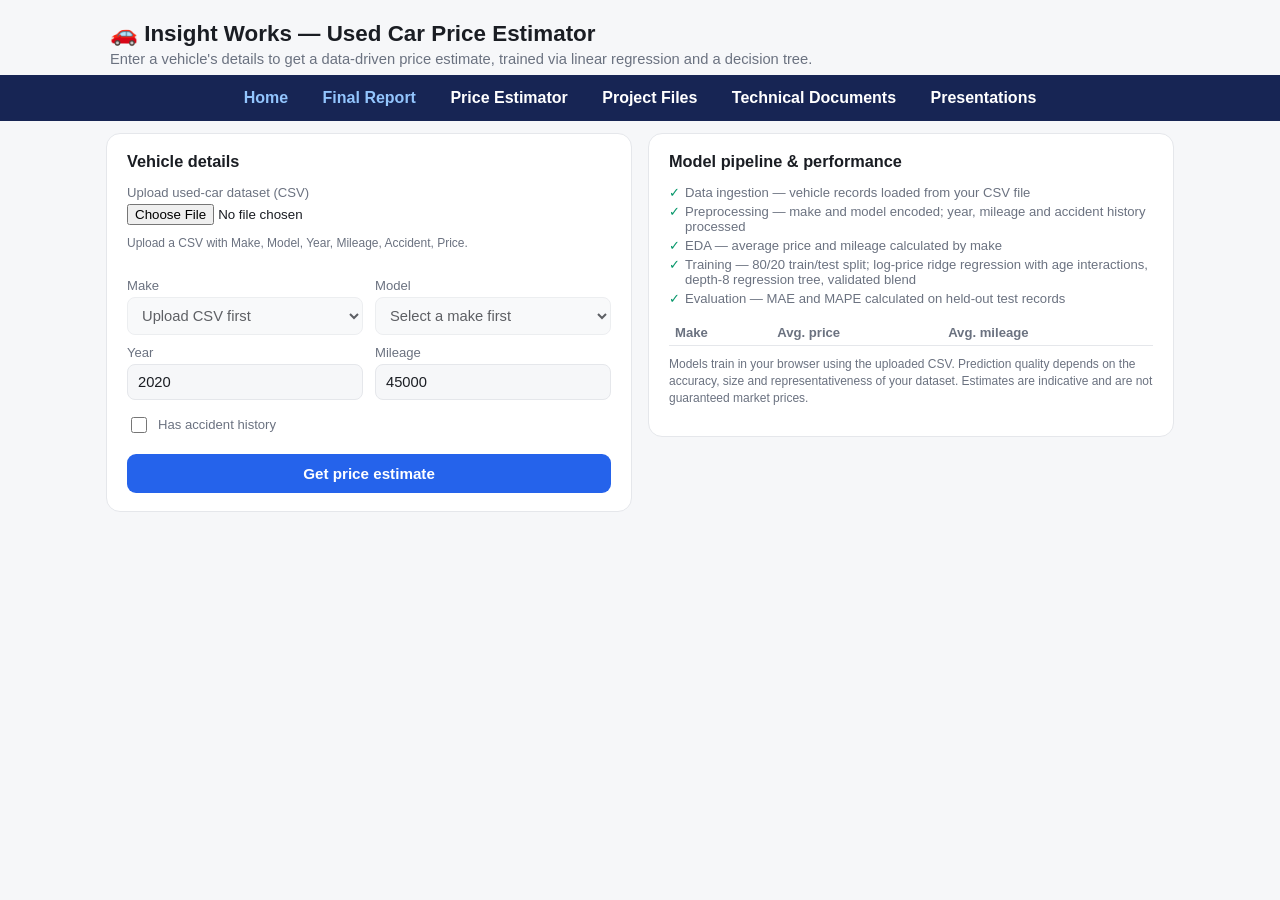
==== commit d47861a0: "Implement sticky navigation bar in estimator.html Added sticky navigation bar with styling." ====
--- a/estimator.html
+++ b/estimator.html
@@ -5,6 +5,32 @@
 <meta name="viewport" content="width=device-width, initial-scale=1, viewport-fit=cover">
 <title>Insight Works — Used Car Price Estimator</title>
 <style>
+   nav {
+            background: #172554;
+            padding: 14px;
+            text-align: center;
+            position: sticky;
+            top: 0;
+            z-index: 100;
+        }
+
+        nav a {
+            color: white;
+            text-decoration: none;
+            margin: 0 15px;
+            font-weight: bold;
+        }
+
+        nav a:hover,
+        nav a.active {
+            color: #93c5fd;
+        }
+
+        .container {
+            width: 90%;
+            max-width: 1100px;
+            margin: 40px auto;
+        }
 :root{
   --bg:#f6f7f9; --card:#ffffff; --text:#1a1d23; --muted:#6b7280;
   --accent:#2563eb; --accent2:#0891b2; --border:#e5e7eb; --good:#059669; --bad:#dc2626;
